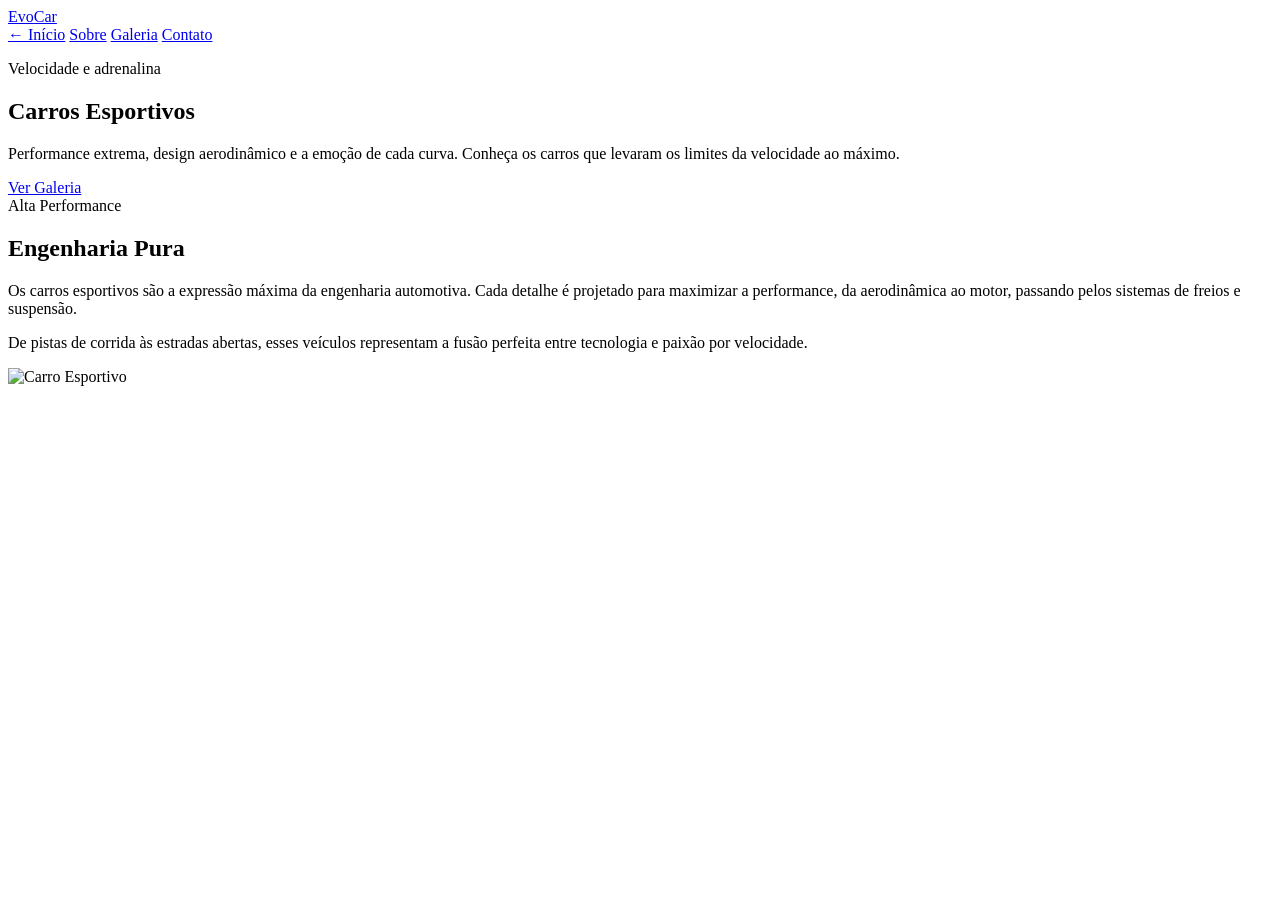
==== esportivos.html @ 3b77bc5c "Crie a parte da navegação entre paginas falta testar algumas coisas e o começo de minha pagina" ====
<!DOCTYPE html>
<html lang="pt-br">
<head>
    <meta charset="UTF-8">
    <meta name="viewport" content="width=device-width, initial-scale=1.0">
    <title>EvoCar — Carros Esportivos | Ligeiro</title>
    <link href="https://fonts.googleapis.com/css2?family=Bebas+Neue&family=Roboto:wght@300;400;700&display=swap" rel="stylesheet">
    <link rel="stylesheet" href="css/style.css">
</head>
<body>

    <header class="navbar">
        <a href="index.html" class="logo">Evo<span>Car</span></a>
        <nav>
            <a href="index.html">← Início</a>
            <a href="#hero">Sobre</a>
            <a href="#galeria">Galeria</a>
            <a href="#contato">Contato</a>
        </nav>
    </header>

    <section class="hero hero-esportivo" id="hero">
        <div class="hero-content">
            <p class="hero-subtitulo">Velocidade e adrenalina</p>
            <h1 class="hero-titulo">Carros <span>Esportivos</span></h1>
            <p class="hero-desc">
                Performance extrema, design aerodinâmico e a emoção de cada curva.
                Conheça os carros que levaram os limites da velocidade ao máximo.
            </p>
            <a href="#galeria" class="btn btn-primary">Ver Galeria</a>
        </div>
    </section>

    <section class="sobre" id="sobre">
        <div class="container">
            <div class="sobre-flex">
                <div class="sobre-texto">
                    <span class="tag tag-vermelho">Alta Performance</span>
                    <h2 class="titulo-secao">Engenharia <span>Pura</span></h2>
                    <p>
                        Os carros esportivos são a expressão máxima da engenharia automotiva.
                        Cada detalhe é projetado para maximizar a performance, da aerodinâmica
                        ao motor, passando pelos sistemas de freios e suspensão.
                    </p>
                    <p>
                        De pistas de corrida às estradas abertas, esses veículos representam
                        a fusão perfeita entre tecnologia e paixão por velocidade.
                    </p>
                </div>
                <div class="sobre-img">
                    <img src="images/ligeiro/esportivo1.jpg" alt="Carro Esportivo">
                </div>
            </div>
        </div>
    </section>

   
</body>
</html>
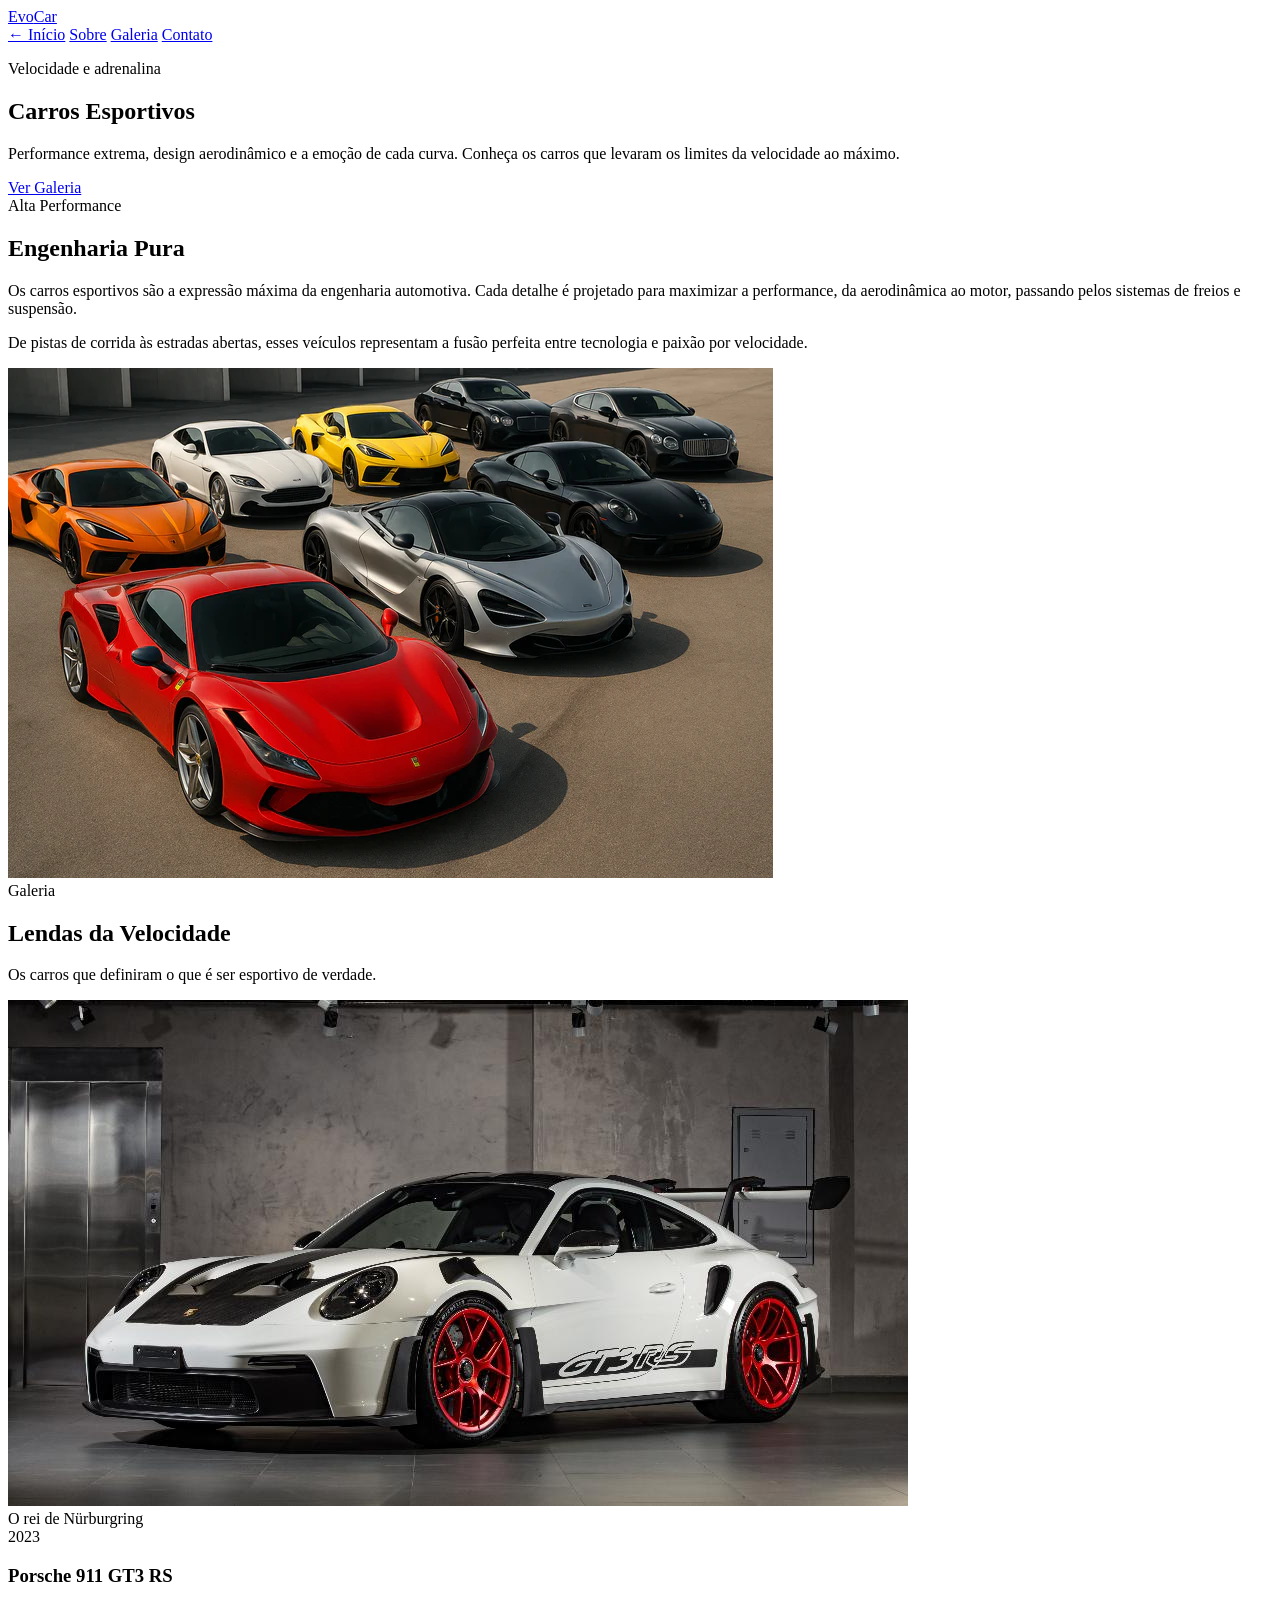
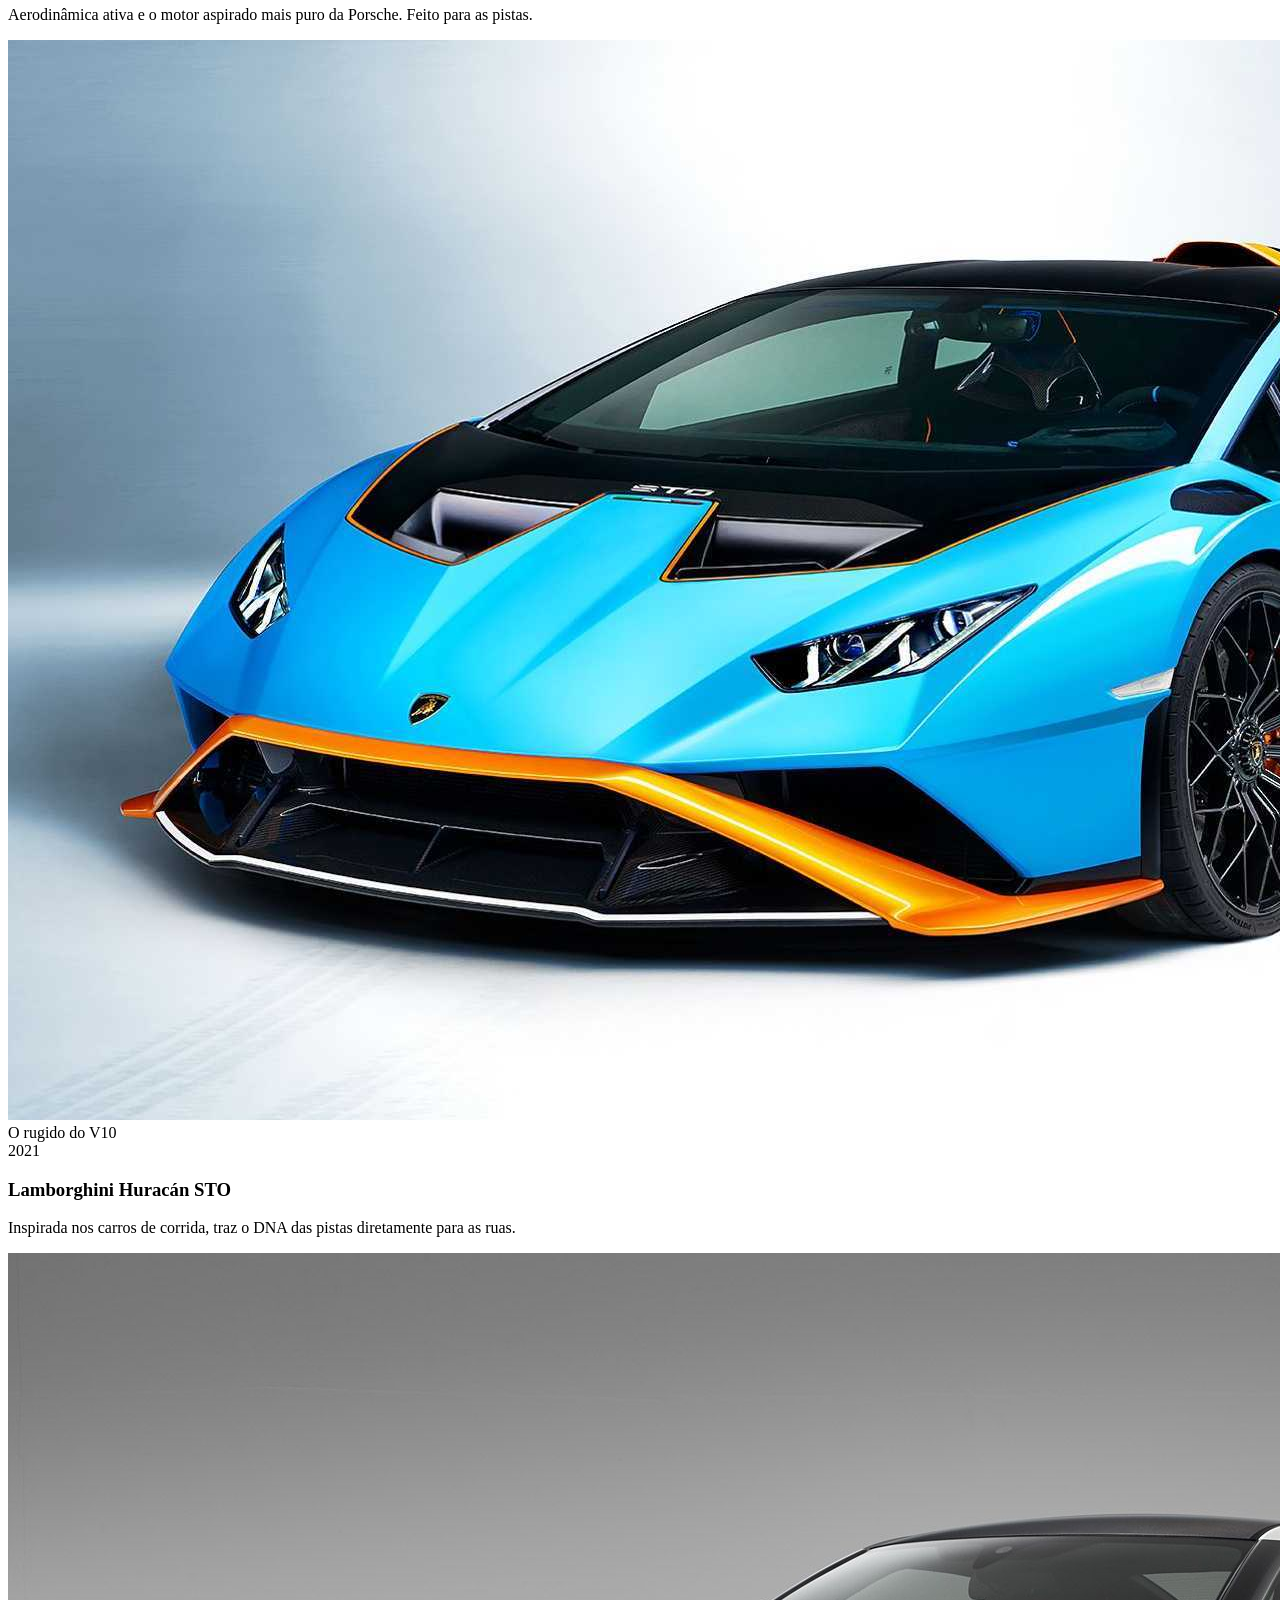
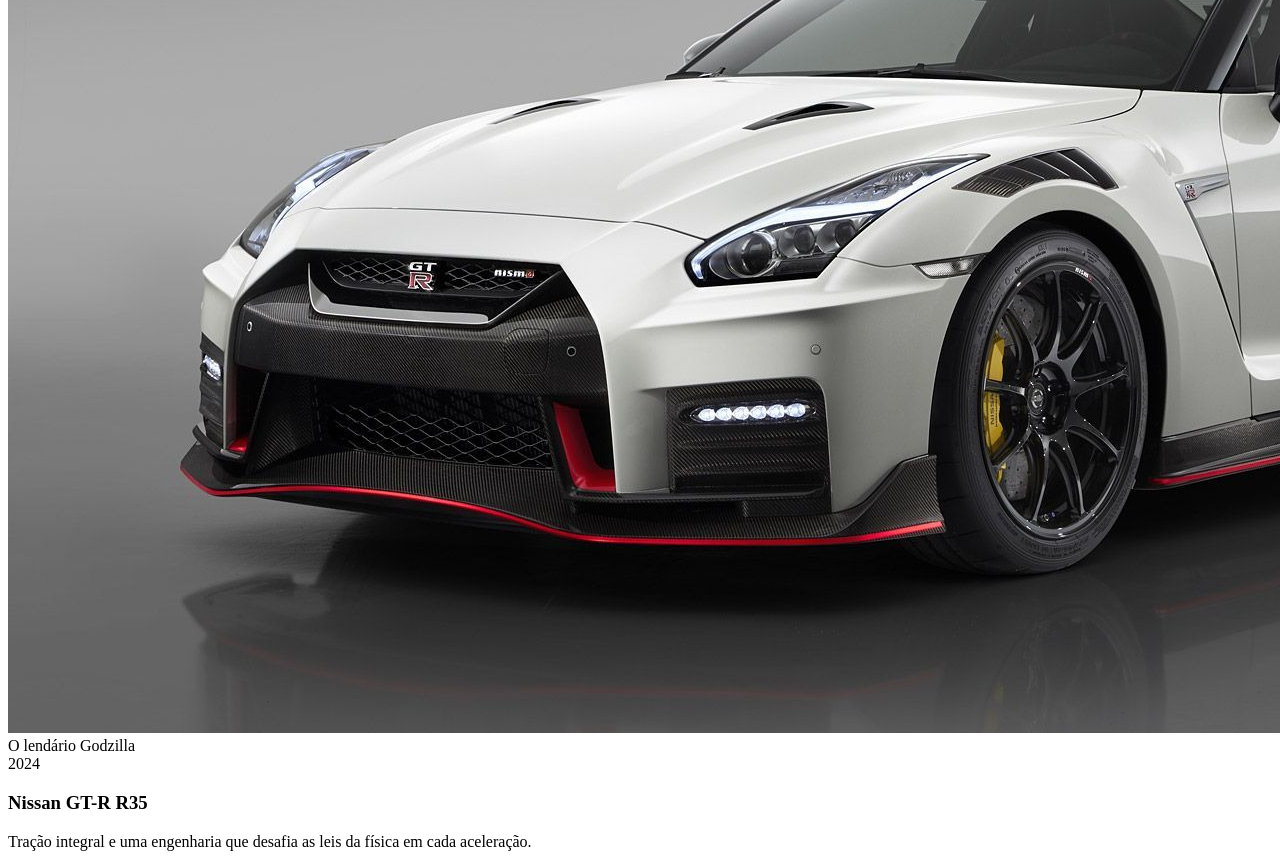
==== commit 482dba8b: "fiz a parte dos section dos carros e criando uma pasta de imagens" ====
--- a/esportivos.html
+++ b/esportivos.html
@@ -48,7 +48,55 @@
                     </p>
                 </div>
                 <div class="sobre-img">
-                    <img src="images/ligeiro/esportivo1.jpg" alt="Carro Esportivo">
+                    <img src="img/Carros esportivos.jpg" alt="Carro Esportivo">
+                </div>
+            </div>
+        </div>
+    </section>
+
+    <section class="galeria secao-escura" id="galeria">
+        <div class="container">
+            <div class="secao-header">
+                <span class="tag tag-vermelho">Galeria</span>
+                <h2 class="titulo-secao">Lendas da <span>Velocidade</span></h2>
+                <p class="subtitulo-secao">Os carros que definiram o que é ser esportivo de verdade.</p>
+            </div>
+
+            <div class="cards-grid">
+                <div class="card">
+                    <div class="card-img-wrap">
+                        <img src="img/porsche.jpg" alt="Porsche 911 GT3 RS">
+                        <div class="card-overlay"><span>O rei de Nürburgring</span></div>
+                    </div>
+                    <div class="card-corpo">
+                        <span class="card-ano">2023</span>
+                        <h3>Porsche 911 GT3 RS</h3>
+                        <p>Aerodinâmica ativa e o motor aspirado mais puro da Porsche. Feito para as pistas.</p>
+                    </div>
+                </div>
+
+                <div class="card">
+                    <div class="card-img-wrap">
+                        <img src="img/lamborghini.jpg" alt="Lamborghini Huracán STO">
+                        <div class="card-overlay"><span>O rugido do V10</span></div>
+                    </div>
+                    <div class="card-corpo">
+                        <span class="card-ano">2021</span>
+                        <h3>Lamborghini Huracán STO</h3>
+                        <p>Inspirada nos carros de corrida, traz o DNA das pistas diretamente para as ruas.</p>
+                    </div>
+                </div>
+
+                <div class="card">
+                    <div class="card-img-wrap">
+                        <img src="img/Gtr r35.jpg" alt="Nissan GT-R R35">
+                        <div class="card-overlay"><span>O lendário Godzilla</span></div>
+                    </div>
+                    <div class="card-corpo">
+                        <span class="card-ano">2024</span>
+                        <h3>Nissan GT-R R35</h3>
+                        <p>Tração integral e uma engenharia que desafia as leis da física em cada aceleração.</p>
+                    </div>
                 </div>
             </div>
         </div>
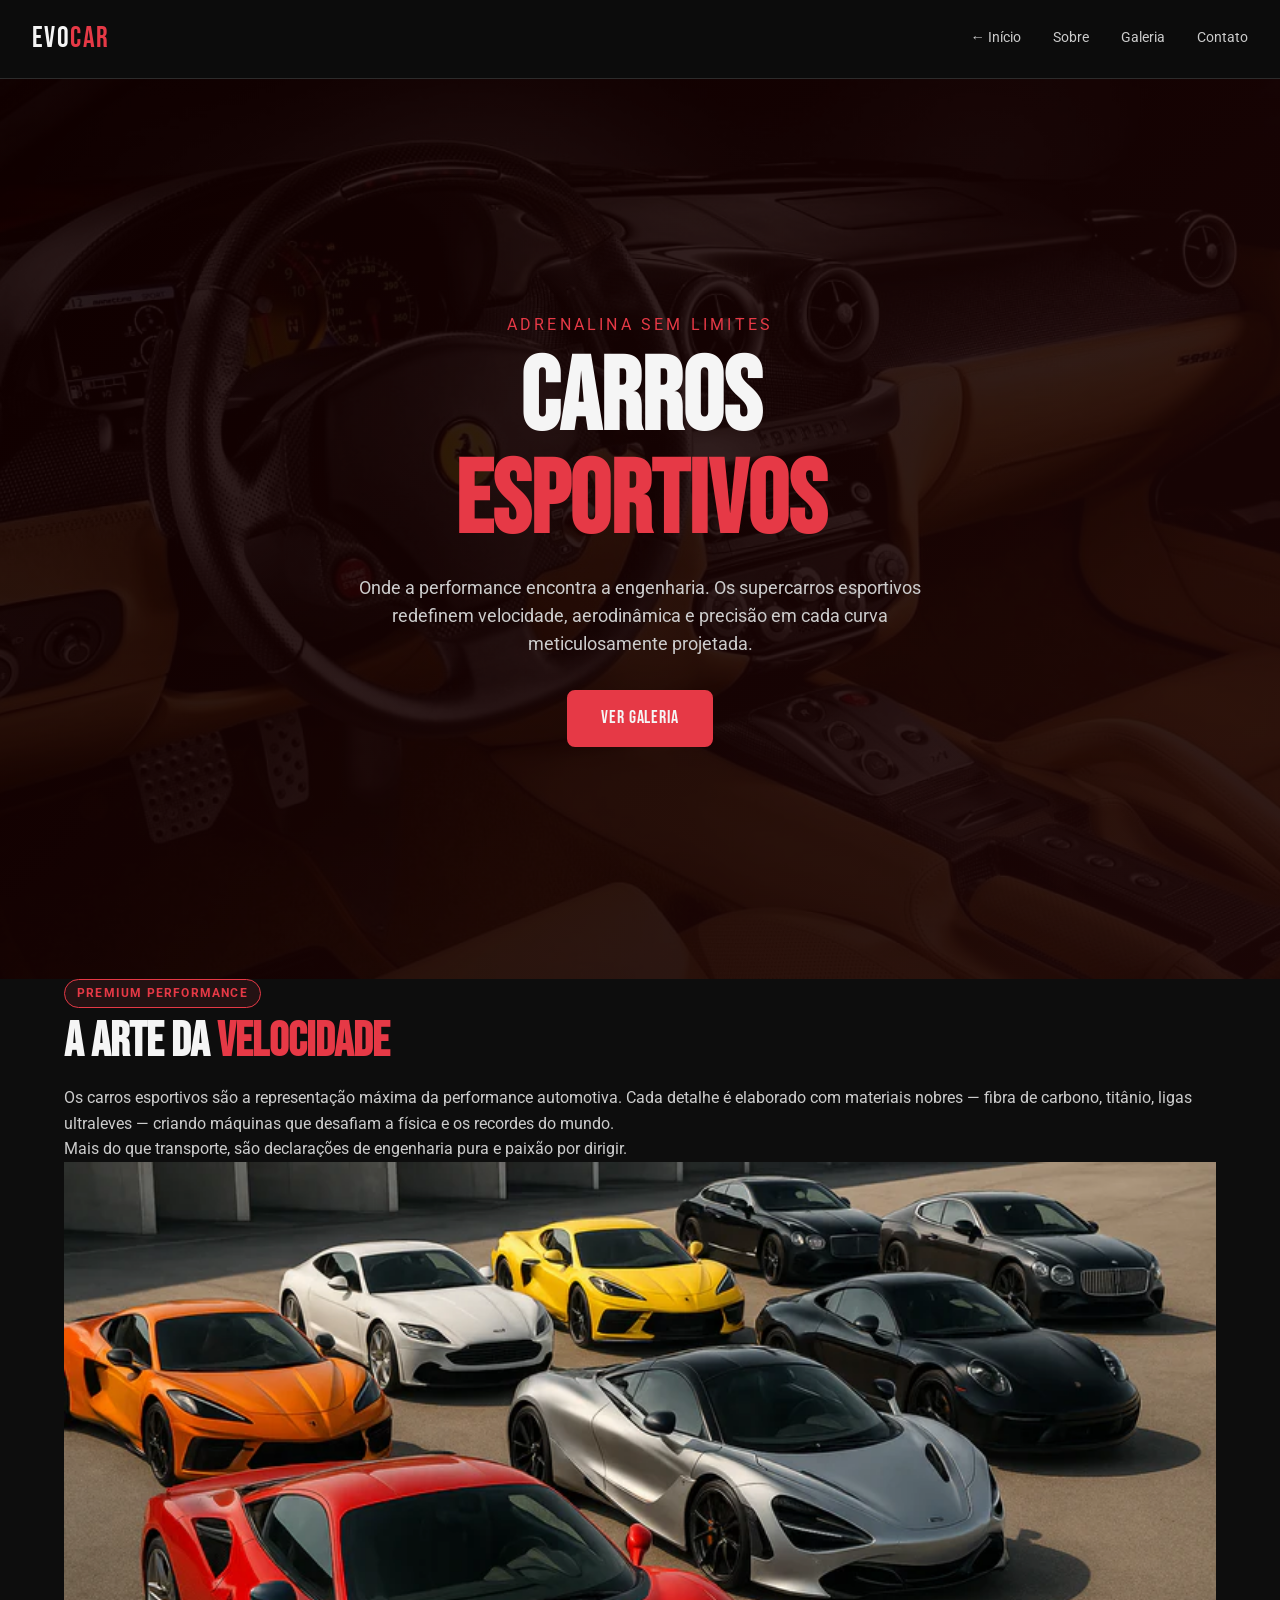
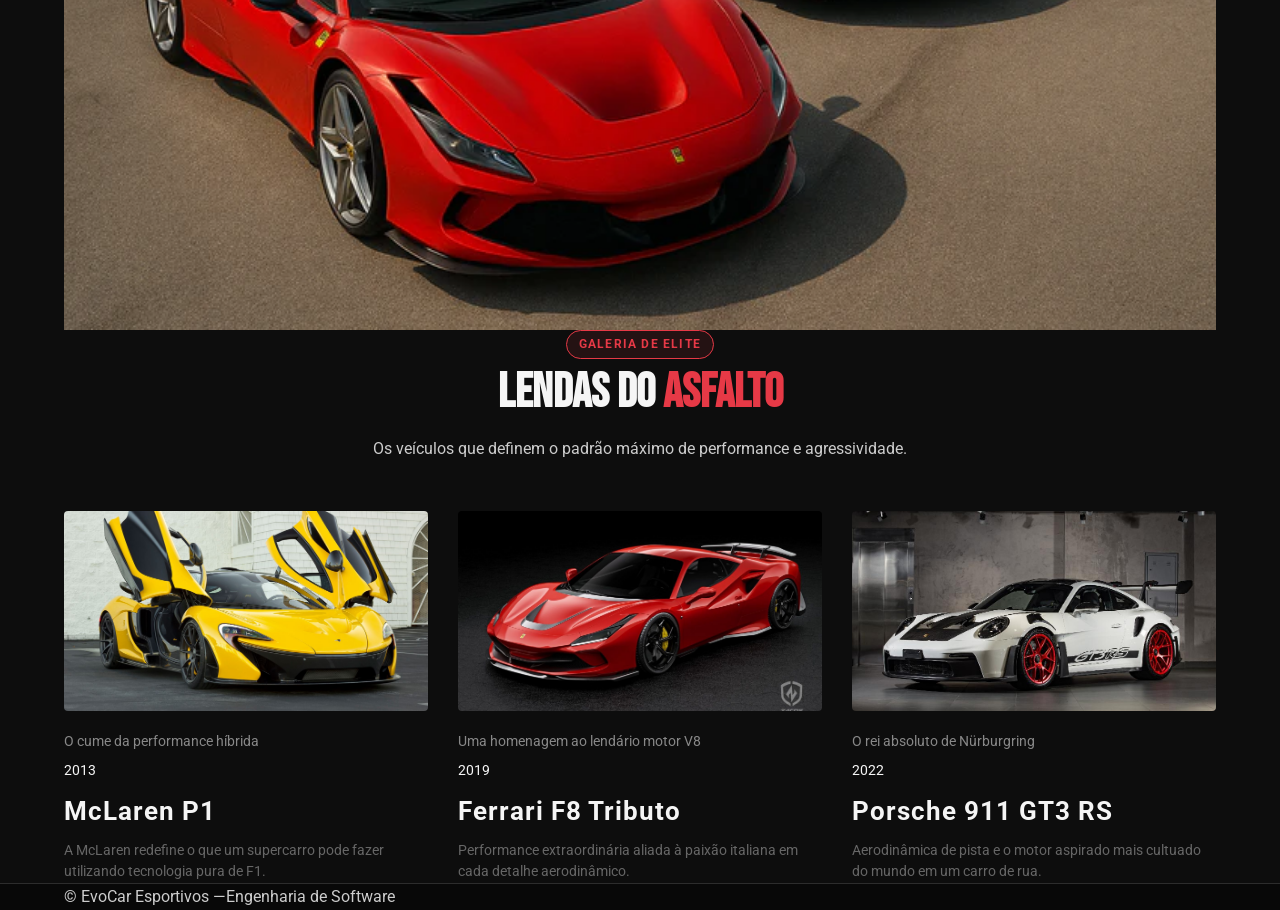
==== commit 0d9eb5ba: "falta só os codigos de voces para fazer a modelagem e ver os erros" ====
--- a/esportivos.html
+++ b/esportivos.html
@@ -3,105 +3,106 @@
 <head>
     <meta charset="UTF-8">
     <meta name="viewport" content="width=device-width, initial-scale=1.0">
-    <title>EvoCar — Carros Esportivos | Ligeiro</title>
+    <title>EvoCar — Carros Esportivos</title>
     <link href="https://fonts.googleapis.com/css2?family=Bebas+Neue&family=Roboto:wght@300;400;700&display=swap" rel="stylesheet">
-    <link rel="stylesheet" href="css/style.css">
+    <link rel="stylesheet" href="style.css">
 </head>
-<body>
+<body class="page-esportivos">
 
     <header class="navbar">
         <a href="index.html" class="logo">Evo<span>Car</span></a>
         <nav>
             <a href="index.html">← Início</a>
-            <a href="#hero">Sobre</a>
+            <a href="#sobre">Sobre</a>
             <a href="#galeria">Galeria</a>
             <a href="#contato">Contato</a>
         </nav>
     </header>
 
-    <section class="hero hero-esportivo" id="hero">
-        <div class="hero-content">
-            <p class="hero-subtitulo">Velocidade e adrenalina</p>
-            <h1 class="hero-titulo">Carros <span>Esportivos</span></h1>
-            <p class="hero-desc">
-                Performance extrema, design aerodinâmico e a emoção de cada curva.
-                Conheça os carros que levaram os limites da velocidade ao máximo.
-            </p>
-            <a href="#galeria" class="btn btn-primary">Ver Galeria</a>
-        </div>
-    </section>
+    <main>
+        <section class="hero hero-esportivo" id="hero">
+            <div class="hero-content">
+                <p class="hero-subtitulo">Adrenalina Sem Limites</p>
+                <h1 class="hero-titulo">Carros <br><span>Esportivos</span></h1>
+                <p class="hero-desc">
+                    Onde a performance encontra a engenharia. Os supercarros esportivos redefinem 
+                    velocidade, aerodinâmica e precisão em cada curva meticulosamente projetada.
+                </p>
+                <a href="#galeria" class="btn btn-gold">Ver Galeria</a>
+            </div>
+        </section>
 
-    <section class="sobre" id="sobre">
-        <div class="container">
-            <div class="sobre-flex">
-                <div class="sobre-texto">
-                    <span class="tag tag-vermelho">Alta Performance</span>
-                    <h2 class="titulo-secao">Engenharia <span>Pura</span></h2>
-                    <p>
-                        Os carros esportivos são a expressão máxima da engenharia automotiva.
-                        Cada detalhe é projetado para maximizar a performance, da aerodinâmica
-                        ao motor, passando pelos sistemas de freios e suspensão.
-                    </p>
-                    <p>
-                        De pistas de corrida às estradas abertas, esses veículos representam
-                        a fusão perfeita entre tecnologia e paixão por velocidade.
-                    </p>
-                </div>
-                <div class="sobre-img">
-                    <img src="img/Carros esportivos.jpg" alt="Carro Esportivo">
-                </div>
-            </div>
-        </div>
-    </section>
-
-    <section class="galeria secao-escura" id="galeria">
-        <div class="container">
-            <div class="secao-header">
-                <span class="tag tag-vermelho">Galeria</span>
-                <h2 class="titulo-secao">Lendas da <span>Velocidade</span></h2>
-                <p class="subtitulo-secao">Os carros que definiram o que é ser esportivo de verdade.</p>
-            </div>
-
-            <div class="cards-grid">
-                <div class="card">
-                    <div class="card-img-wrap">
-                        <img src="img/porsche.jpg" alt="Porsche 911 GT3 RS">
-                        <div class="card-overlay"><span>O rei de Nürburgring</span></div>
+        <section class="sobre" id="sobre">
+            <div class="container">
+                <div class="sobre-flex">
+                    <div class="sobre-texto">
+                        <span class="tag tag-gold">Premium Performance</span>
+                        <h2 class="titulo-secao">A Arte da <span>Velocidade</span></h2>
+                        <p>Os carros esportivos são a representação máxima da performance automotiva. Cada detalhe é elaborado com materiais nobres — fibra de carbono, titânio, ligas ultraleves — criando máquinas que desafiam a física e os recordes do mundo.</p>
+                        <p>Mais do que transporte, são declarações de engenharia pura e paixão por dirigir.</p>
                     </div>
-                    <div class="card-corpo">
-                        <span class="card-ano">2023</span>
-                        <h3>Porsche 911 GT3 RS</h3>
-                        <p>Aerodinâmica ativa e o motor aspirado mais puro da Porsche. Feito para as pistas.</p>
-                    </div>
-                </div>
-
-                <div class="card">
-                    <div class="card-img-wrap">
-                        <img src="img/lamborghini.jpg" alt="Lamborghini Huracán STO">
-                        <div class="card-overlay"><span>O rugido do V10</span></div>
-                    </div>
-                    <div class="card-corpo">
-                        <span class="card-ano">2021</span>
-                        <h3>Lamborghini Huracán STO</h3>
-                        <p>Inspirada nos carros de corrida, traz o DNA das pistas diretamente para as ruas.</p>
-                    </div>
-                </div>
-
-                <div class="card">
-                    <div class="card-img-wrap">
-                        <img src="img/Gtr r35.jpg" alt="Nissan GT-R R35">
-                        <div class="card-overlay"><span>O lendário Godzilla</span></div>
-                    </div>
-                    <div class="card-corpo">
-                        <span class="card-ano">2024</span>
-                        <h3>Nissan GT-R R35</h3>
-                        <p>Tração integral e uma engenharia que desafia as leis da física em cada aceleração.</p>
+                    <div class="sobre-img-destaque">
+                        <img src="img/Carros esportivos.jpg" alt="Carro esportivo em estúdio escuro">
                     </div>
                 </div>
             </div>
+        </section>
+
+        <section class="galeria" id="galeria">
+            <div class="container">
+                <div class="secao-header">
+                    <span class="tag tag-gold">Galeria de Elite</span>
+                    <h2 class="titulo-secao">Lendas do <span>Asfalto</span></h2>
+                    <p class="subtitulo-secao">Os veículos que definem o padrão máximo de performance e agressividade.</p>
+                </div>
+
+              <div class="cards-grid">
+    <article class="card">
+        <div class="card-img-wrap">
+            <img src="img/McLaren.jpg" alt="McLaren P1 amarela">
         </div>
-    </section>
+        <div class="card-corpo">
+            <p class="card-topo">O cume da performance híbrida</p>
+            <span class="card-meta">2013</span>
+            <h3>McLaren P1</h3>
+            <p class="card-desc">A McLaren redefine o que um supercarro pode fazer utilizando tecnologia pura de F1.</p>
+        </div>
+    </article>
 
-   
+    <article class="card">
+        <div class="card-img-wrap">
+            <img src="img/ferrari.jpg" alt="Ferrari F8 Tributo vermelha">
+        </div>
+        <div class="card-corpo">
+            <p class="card-topo">Uma homenagem ao lendário motor V8</p>
+            <span class="card-meta">2019</span>
+            <h3>Ferrari F8 Tributo</h3>
+            <p class="card-desc">Performance extraordinária aliada à paixão italiana em cada detalhe aerodinâmico.</p>
+        </div>
+    </article>
+
+    <article class="card">
+        <div class="card-img-wrap">
+            <img src="img/porsche.jpg" alt="Porsche 911 GT3 RS">
+        </div>
+        <div class="card-corpo">
+            <p class="card-topo">O rei absoluto de Nürburgring</p>
+            <span class="card-meta">2022</span>
+            <h3>Porsche 911 GT3 RS</h3>
+            <p class="card-desc">Aerodinâmica de pista e o motor aspirado mais cultuado do mundo em um carro de rua.</p>
+        </div>
+    </article>
+</div>
+            </div>
+        </section>
+
+        <footer class="footer" id="contato">
+            <div class="container">
+                <p>&copy; EvoCar Esportivos —Engenharia de Software</p>
+            </div>
+        </footer>
+
+    </main>
+
 </body>
 </html>
--- a/style.css
+++ b/style.css
@@ -0,0 +1,521 @@
+﻿/* ================================================================
+ 
+   ORGANIZAÇÃO:
+   1. BASE / COMPARTILHADO  — variáveis, reset, animações, helpers
+   2. LÉO                   — navbar, hero, timeline
+   3. LIGEIRO               — equipe (index), sobre e galeria (páginas)
+   4. JOÃO                  — contato, formulário, footer
+   5. RESPONSIVIDADE
+   ================================================================ */
+
+:root {
+    --vermelho:     #e63946;
+    --dourado:      #d4af37;
+    --preto:        #0d0d0d;
+    --cinza-escuro: #1a1a1a;
+    --cinza-medio:  #2c2c2c;
+    --cinza-claro:  #3a3a3a;
+    --branco:       #f5f5f5;
+    --texto:        #cccccc;
+
+    --fonte-titulo: 'Bebas Neue', cursive;
+    --fonte-corpo:  'Roboto', sans-serif;
+
+    --raio:         8px;
+    --sombra:       0 4px 20px rgba(0,0,0,.5);
+    --transicao:    0.3s ease;
+}
+
+
+*, *::before, *::after {
+    margin: 0;
+    padding: 0;
+    box-sizing: border-box;
+}
+
+html { scroll-behavior: smooth; }
+
+body {
+    font-family: var(--fonte-corpo);
+    background: var(--preto);
+    color: var(--texto);
+    line-height: 1.6;
+}
+
+a {
+    color: inherit;
+    text-decoration: none;
+}
+
+ul { list-style: none; }
+
+img {
+    width: 100%;
+    height: 100%;
+    object-fit: cover;
+    display: block;
+}
+
+/* ANIMAÇÕES (4 obrigatórias) */
+
+/* Animação #1 */
+@keyframes fadeDown {
+    from { opacity: 0; transform: translateY(-40px); }
+    to   { opacity: 1; transform: translateY(0); }
+}
+
+/* Animação #2 */
+@keyframes fadeUp {
+    from { opacity: 0; transform: translateY(40px); }
+    to   { opacity: 1; transform: translateY(0); }
+}
+
+/* Animação #3 */
+@keyframes zoomCard {
+    from { transform: scale(1); }
+    to   { transform: scale(1.08); }
+}
+
+/* Animação #4 */
+@keyframes pulseBorda {
+    0%   { box-shadow: 0 0 0 0 rgba(230,57,70,.5); }
+    70%  { box-shadow: 0 0 0 10px rgba(230,57,70,0); }
+    100% { box-shadow: 0 0 0 0 rgba(230,57,70,0); }
+}
+
+.container {
+    max-width: 1200px;
+    margin: 0 auto;
+    padding: 0 24px;
+}
+
+.titulo-secao {
+    font-family: var(--fonte-titulo);
+    font-size: clamp(2rem, 4vw, 3rem);
+    line-height: 1.1;
+    color: var(--branco);
+    margin: 8px 0 16px;
+}
+.titulo-secao span { color: var(--vermelho); }
+
+.subtitulo-secao {
+    color: var(--texto);
+    font-size: 1rem;
+    max-width: 560px;
+    margin: 0 auto;
+}
+
+.secao-header {
+    text-align: center;
+    margin-bottom: 48px;
+}
+
+.texto-gold { color: var(--dourado) !important; }
+
+/* Tags */
+.tag {
+    display: inline-block;
+    font-size: .75rem;
+    font-weight: 700;
+    letter-spacing: .1em;
+    text-transform: uppercase;
+    padding: 4px 12px;
+    border-radius: 99px;
+    background: rgba(230,57,70,.15);
+    color: var(--vermelho);
+    border: 1px solid var(--vermelho);
+}
+.tag-vermelho {
+    background: rgba(230,57,70,.15);
+    color: var(--vermelho);
+    border-color: var(--vermelho);
+}
+.tag-gold {
+    background: rgba(212,175,55,.15);
+    color: var(--dourado);
+    border-color: var(--dourado);
+}
+
+
+.btn {
+    display: inline-block;
+    padding: 12px 32px;
+    border-radius: var(--raio);
+    font-family: var(--fonte-titulo);
+    font-size: 1.1rem;
+    letter-spacing: .05em;
+    cursor: pointer;
+    border: 2px solid transparent;
+    transition: transform var(--transicao), background var(--transicao), color var(--transicao);
+}
+.btn:hover { transform: translateY(-3px); }
+
+.btn-primary {
+    background: var(--vermelho);
+    color: #fff;
+    border-color: var(--vermelho);
+}
+.btn-primary:hover { background: #c62836; border-color: #c62836; }
+
+.btn-outline {
+    background: transparent;
+    color: var(--vermelho);
+    border-color: var(--vermelho);
+}
+.btn-outline:hover { background: var(--vermelho); color: #fff; }
+
+.btn-gold {
+    background: var(--dourado);
+    color: var(--preto);
+    border-color: var(--dourado);
+}
+.btn-gold:hover { background: #b8972e; border-color: #b8972e; }
+
+.btn-full { width: 100%; text-align: center; display: block; }
+
+
+.page-esportivos .hero-esportivo::before {
+    background: linear-gradient(rgba(0,0,0,0.7), rgba(0,0,0,0.8)), 
+                url('img/interiorsupercarro.jpg') center/cover no-repeat;
+    opacity: 0.4;
+}
+
+.page-esportivos .titulo-secao span,
+.page-esportivos .hero-titulo span,
+.page-esportivos .hero-subtitulo {
+    color: var(--vermelho);
+}
+
+.page-esportivos .btn-gold {
+    background: var(--vermelho);
+    border-color: var(--vermelho);
+    color: var(--branco);
+}
+
+.page-esportivos .btn-gold:hover {
+    background: #c62836;
+    transform: scale(1.05) translateY(-3px);
+}
+
+.page-esportivos .card {
+    border: 1px solid var(--cinza-claro);
+    transition: all 0.4s cubic-bezier(0.175, 0.885, 0.32, 1.275);
+}
+
+.page-esportivos .card:hover {
+    border-color: var(--vermelho);
+    transform: translateY(-10px);
+    box-shadow: 0 10px 30px rgba(230, 57, 70, 0.3);
+}
+
+.page-esportivos .card-img-wrap img {
+    transition: transform 0.6s ease;
+}
+
+.page-esportivos .card:hover .card-img-wrap img {
+    transform: scale(1.1);
+}
+
+.page-esportivos .tag-gold {
+    background: rgba(230, 57, 70, 0.1);
+    color: var(--vermelho);
+    border-color: var(--vermelho);
+}
+
+.page-esportivos .card-destaque {
+    animation: pulseBorda 2s infinite;
+    border-color: var(--vermelho);
+}
+
+.page-esportivos .footer {
+    border-top: 1px solid var(--cinza-medio);
+    background: #080808;
+}
+
+.page-esportivos .cards-grid {
+    display: grid;
+    grid-template-columns: repeat(3, 1fr);
+    gap: 30px;
+    margin-top: 50px;
+}
+.page-esportivos .card {
+    background: transparent; 
+    border: none;            
+    padding: 0;
+}
+
+.page-esportivos .card-img-wrap {
+    width: 100%;
+    height: 200px;
+    margin-bottom: 20px;
+    border-radius: 4px;
+    overflow: hidden;
+}
+
+.page-esportivos .card-corpo {
+    padding: 0;
+}
+
+.page-esportivos .card-topo {
+    font-size: 0.85rem;
+    color: #888;
+    margin-bottom: 4px;
+}
+
+.page-esportivos .card-meta {
+    font-size: 0.9rem;
+    color: var(--branco);
+    font-weight: 400;
+}
+
+.page-esportivos .card h3 {
+    font-size: 1.6rem;
+    color: var(--branco);
+    margin: 8px 0;
+    letter-spacing: 1px;
+}
+
+.page-esportivos .card-desc {
+    font-size: 0.9rem;
+    color: #666; 
+    line-height: 1.5;
+}
+
+@media (max-width: 768px) {
+    .page-esportivos .cards-grid {
+        grid-template-columns: 1fr; 
+    }
+}
+
+.navbar {
+    position: sticky;
+    top: 0;
+    z-index: 100;
+    display: flex;
+    align-items: center;
+    justify-content: space-between;
+    padding: 16px 32px;
+    background: rgba(13,13,13,.95);
+    backdrop-filter: blur(8px);
+    border-bottom: 1px solid var(--cinza-medio);
+}
+
+.logo {
+    font-family: var(--fonte-titulo);
+    font-size: 1.8rem;
+    letter-spacing: .05em;
+    color: var(--branco);
+}
+.logo span { color: var(--vermelho); }
+
+.navbar nav {
+    display: flex;
+    gap: 32px;
+}
+.navbar nav a {
+    font-size: .9rem;
+    font-weight: 400;
+    color: var(--texto);
+    position: relative;
+    padding-bottom: 4px;
+    transition: color var(--transicao);
+}
+.navbar nav a::after {
+    content: '';
+    position: absolute;
+    bottom: 0;
+    left: 0;
+    width: 0;
+    height: 2px;
+    background: var(--vermelho);
+    transition: width var(--transicao);
+}
+.navbar nav a:hover { color: var(--branco); }
+.navbar nav a:hover::after { width: 100%; }
+
+
+.hero {
+    min-height: 100vh;
+    display: flex;
+    align-items: center;
+    justify-content: center;
+    text-align: center;
+    padding: 80px 24px;
+    position: relative;
+    background: var(--cinza-escuro);
+    overflow: hidden;
+}
+
+.hero::before {
+    content: '';
+    position: absolute;
+    inset: 0;
+    background: linear-gradient(to bottom, rgba(13,13,13,.7) 0%, rgba(13,13,13,.3) 50%, rgba(13,13,13,.7) 100%);
+    pointer-events: none;
+}
+
+.hero-classico  { background: linear-gradient(135deg, #1a1a1a 0%, #2c1810 100%); }
+.hero-esportivo { background: linear-gradient(135deg, #1a0000 0%, #2c0a0a 100%); }
+.hero-luxo      { background: linear-gradient(135deg, #1a1500 0%, #2c2000 100%); }
+
+.hero-content {
+    position: relative;
+    z-index: 1;
+    max-width: 800px;
+}
+
+.hero-subtitulo {
+    font-size: 1rem;
+    letter-spacing: .2em;
+    text-transform: uppercase;
+    color: var(--vermelho);
+    animation: fadeUp .8s ease both;
+    animation-delay: .1s;
+}
+
+.hero-titulo {
+    font-family: var(--fonte-titulo);
+    font-size: clamp(3.5rem, 8vw, 7rem);
+    line-height: 1;
+    color: var(--branco);
+    margin: 12px 0 20px;
+    animation: fadeDown 1s ease both;
+    animation-delay: .2s;
+}
+.hero-titulo span { color: var(--vermelho); }
+
+.hero-desc {
+    font-size: 1.1rem;
+    color: var(--texto);
+    max-width: 580px;
+    margin: 0 auto 32px;
+    animation: fadeUp .8s ease both;
+    animation-delay: .4s;
+}
+
+.hero-btns {
+    display: flex;
+    gap: 16px;
+    justify-content: center;
+    flex-wrap: wrap;
+    animation: fadeUp .8s ease both;
+    animation-delay: .5s;
+}
+
+
+.timeline {
+    padding: 80px 0;
+    background: var(--cinza-escuro);
+}
+
+.timeline-grid {
+    display: grid;
+    grid-template-columns: repeat(4, 1fr);
+    gap: 24px;
+}
+
+.timeline-card {
+    background: var(--cinza-medio);
+    border-radius: var(--raio);
+    padding: 32px 24px;
+    border: 1px solid var(--cinza-claro);
+    transition: transform var(--transicao), border-color var(--transicao);
+    cursor: default;
+}
+.timeline-card:hover {
+    transform: translateY(-6px);
+    border-color: var(--vermelho);
+    /* Animação #4 */
+    animation: pulseBorda .6s ease;
+}
+
+.timeline-ano {
+    font-family: var(--fonte-titulo);
+    font-size: 2.5rem;
+    color: var(--vermelho);
+    display: block;
+    margin-bottom: 8px;
+}
+.timeline-card h3 {
+    font-family: var(--fonte-titulo);
+    font-size: 1.3rem;
+    color: var(--branco);
+    margin-bottom: 8px;
+}
+.timeline-card p { font-size: .9rem; }
+
+@media (max-width: 1024px) {
+    .timeline-grid {
+        grid-template-columns: repeat(2, 1fr);
+    }
+    .cards-grid {
+        grid-template-columns: repeat(2, 1fr);
+    }
+}
+
+@media (max-width: 768px) {
+    .navbar {
+        padding: 14px 20px;
+    }
+    .navbar nav {
+        gap: 20px;
+    }
+    .navbar nav a {
+        font-size: .8rem;
+    }
+
+    .hero-titulo { font-size: clamp(3rem, 10vw, 5rem); }
+
+    .timeline-grid {
+        grid-template-columns: repeat(2, 1fr);
+    }
+
+    .equipe-flex {
+        flex-direction: column;
+        align-items: center;
+    }
+    .equipe-card {
+        max-width: 100%;
+        width: 100%;
+    }
+    .equipe-card-destaque { transform: scale(1); }
+
+    .sobre-flex {
+        flex-direction: column;
+    }
+    .sobre-img { width: 100%; }
+
+    .cards-grid {
+        grid-template-columns: 1fr;
+    }
+
+    .contato-grid {
+        grid-template-columns: 1fr;
+    }
+
+    .footer-colunas {
+        flex-direction: column;
+        gap: 32px;
+    }
+}
+
+@media (max-width: 480px) {
+    .navbar {
+        flex-direction: column;
+        gap: 12px;
+        padding: 12px 16px;
+    }
+    .navbar nav { gap: 16px; }
+
+    .hero { padding: 60px 16px; }
+    .hero-titulo { font-size: clamp(2.5rem, 14vw, 4rem); }
+    .hero-btns { flex-direction: column; align-items: center; }
+
+    .timeline-grid {
+        grid-template-columns: 1fr;
+    }
+
+    .contato-grid { gap: 32px; }
+
+    .container { padding: 0 16px; }
+}
